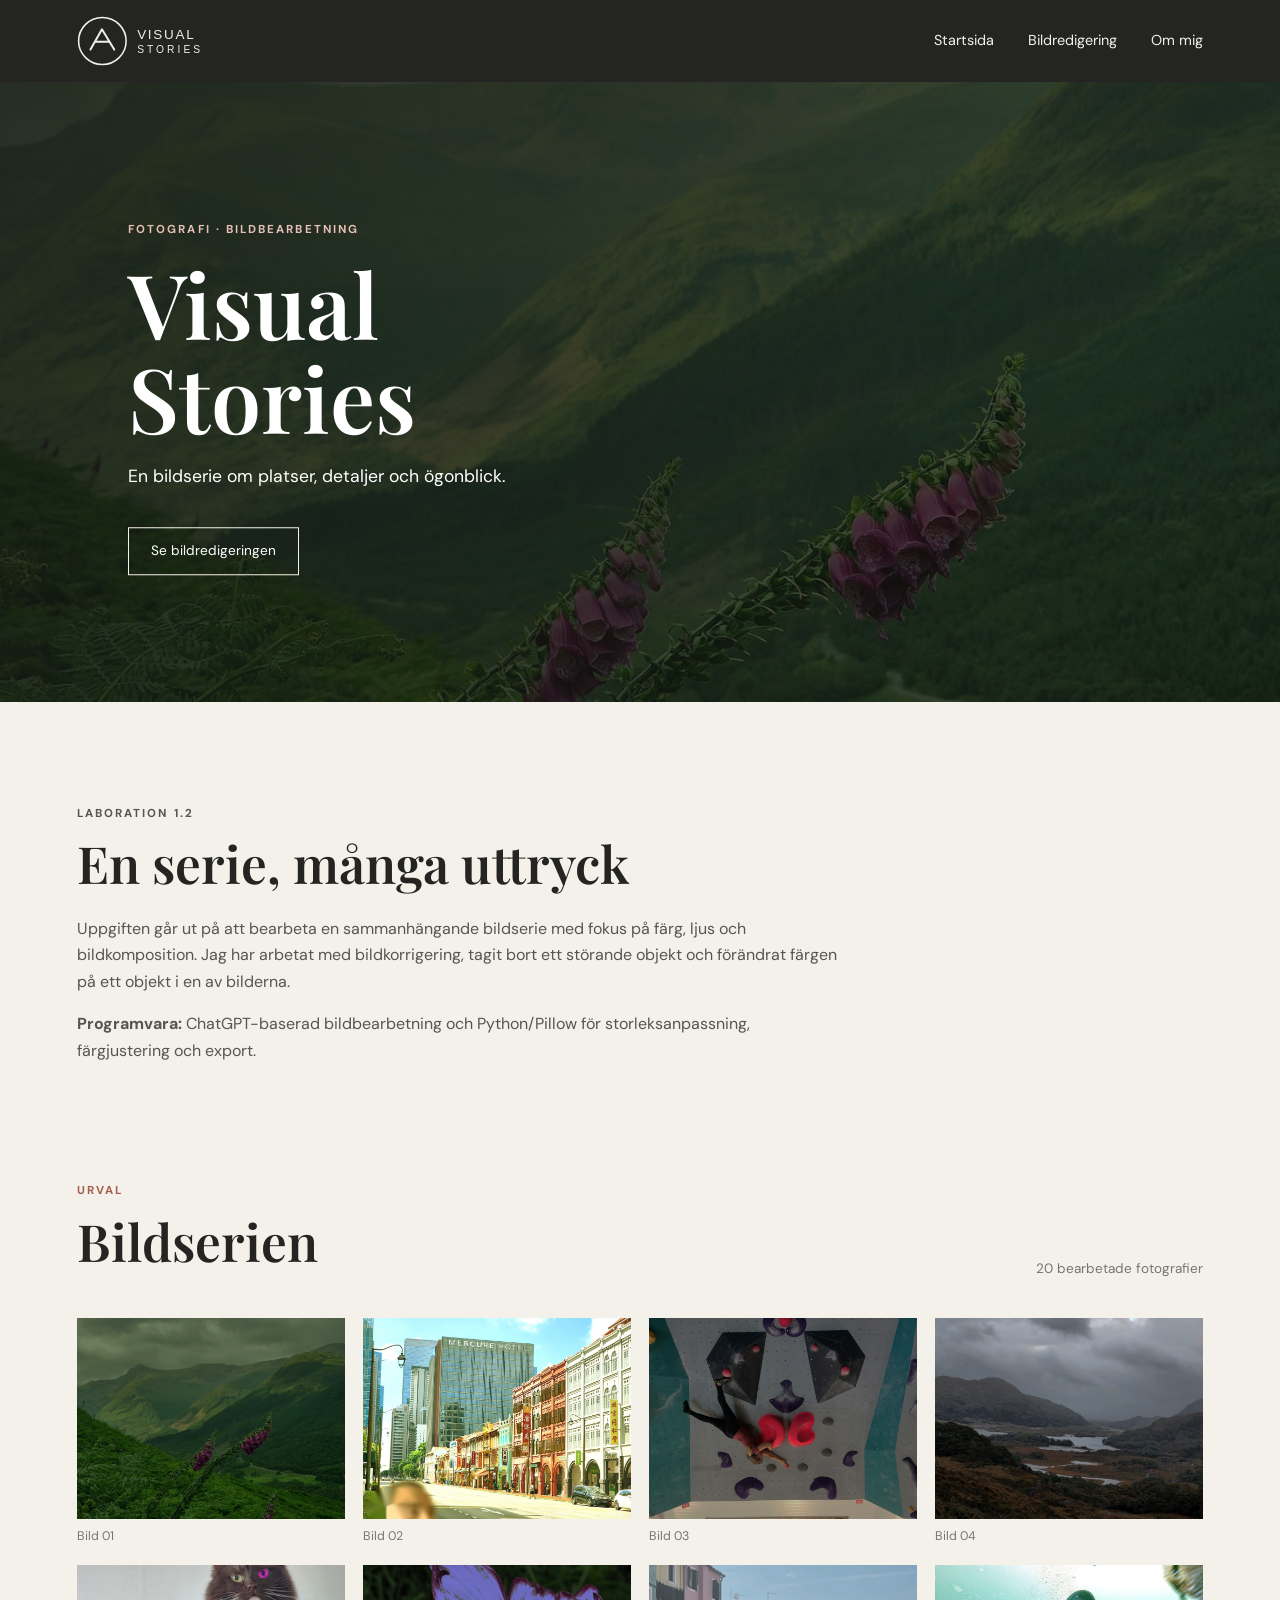
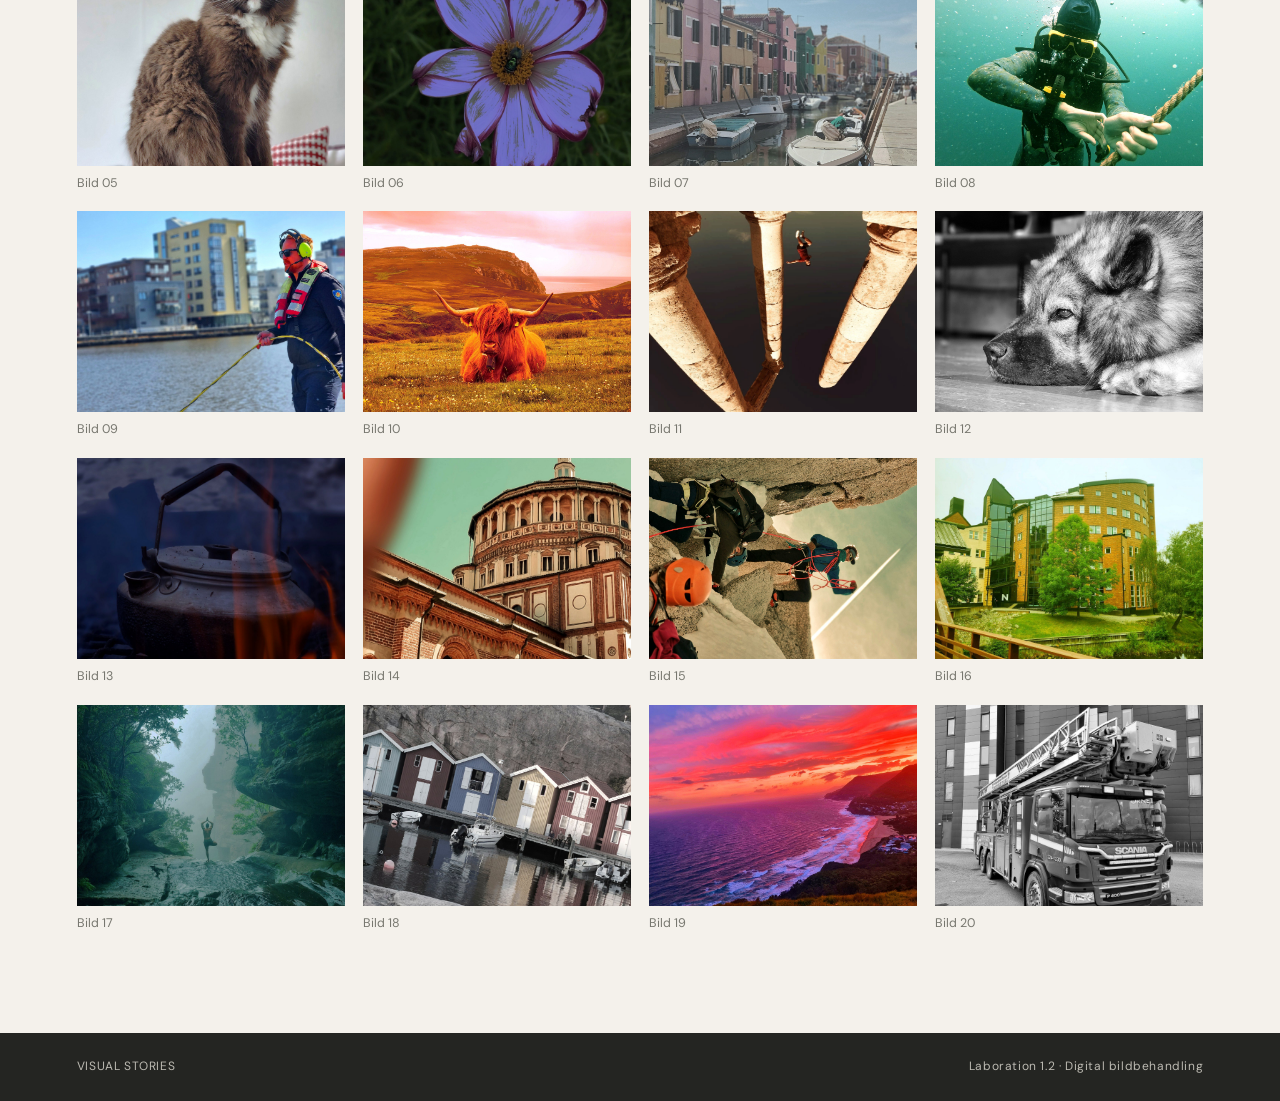
==== index.html @ 0bfef6f8 "Add files via upload" ====
<!doctype html><html lang="sv"><head><title>Visual Stories – Startsida</title><meta charset="utf-8"><meta name="viewport" content="width=device-width, initial-scale=1">
<link rel="icon" href="assets/favicon.ico" sizes="16x16"><link rel="icon" href="assets/favicon.png" sizes="32x32">
<link rel="stylesheet" href="style.css"></head><body><header class="site-header"><a class="brand" href="index.html"><img src="assets/logo.svg" alt="Visual Stories"></a>
<button class="menu-toggle" aria-label="Öppna meny" aria-expanded="false">☰</button>
<nav><a href="index.html">Startsida</a><a href="redigering.html">Bildredigering</a><a href="om-mig.html">Om mig</a></nav></header>
<section class="hero"><img src="assets/header.png" alt="Landskap med gröna berg"><div class="hero-copy"><p class="eyebrow">FOTOGRAFI · BILDBEARBETNING</p><h1>Visual Stories</h1><p>En bildserie om platser, detaljer och ögonblick.</p><a class="button" href="redigering.html">Se bildredigeringen</a></div></section>
<main><section class="intro"><p class="eyebrow">LABORATION 1.2</p><h2>En serie, många uttryck</h2><p>Uppgiften går ut på att bearbeta en sammanhängande bildserie med fokus på färg, ljus och bildkomposition. Jag har arbetat med bildkorrigering, tagit bort ett störande objekt och förändrat färgen på ett objekt i en av bilderna.</p><p><strong>Programvara:</strong> ChatGPT-baserad bildbearbetning och Python/Pillow för storleksanpassning, färgjustering och export.</p></section>
<section class="gallery"><div class="section-heading"><div><p class="eyebrow">URVAL</p><h2>Bildserien</h2></div><p>20 bearbetade fotografier</p></div><div class="image-grid"><figure><img loading="lazy" src="assets/images/bildserie001.jpeg" alt="Bild 1 ur bildserien"><figcaption>Bild 01</figcaption></figure>
<figure><img loading="lazy" src="assets/images/bildserie002.jpeg" alt="Bild 2 ur bildserien"><figcaption>Bild 02</figcaption></figure>
<figure><img loading="lazy" src="assets/images/bildserie003.jpeg" alt="Bild 3 ur bildserien"><figcaption>Bild 03</figcaption></figure>
<figure><img loading="lazy" src="assets/images/bildserie004.jpeg" alt="Bild 4 ur bildserien"><figcaption>Bild 04</figcaption></figure>
<figure><img loading="lazy" src="assets/images/bildserie005.jpeg" alt="Bild 5 ur bildserien"><figcaption>Bild 05</figcaption></figure>
<figure><img loading="lazy" src="assets/images/bildserie006.jpeg" alt="Bild 6 ur bildserien"><figcaption>Bild 06</figcaption></figure>
<figure><img loading="lazy" src="assets/images/bildserie007.jpeg" alt="Bild 7 ur bildserien"><figcaption>Bild 07</figcaption></figure>
<figure><img loading="lazy" src="assets/images/bildserie008.jpeg" alt="Bild 8 ur bildserien"><figcaption>Bild 08</figcaption></figure>
<figure><img loading="lazy" src="assets/images/bildserie009.jpeg" alt="Bild 9 ur bildserien"><figcaption>Bild 09</figcaption></figure>
<figure><img loading="lazy" src="assets/images/bildserie010.jpeg" alt="Bild 10 ur bildserien"><figcaption>Bild 10</figcaption></figure>
<figure><img loading="lazy" src="assets/images/bildserie011.jpeg" alt="Bild 11 ur bildserien"><figcaption>Bild 11</figcaption></figure>
<figure><img loading="lazy" src="assets/images/bildserie012.jpeg" alt="Bild 12 ur bildserien"><figcaption>Bild 12</figcaption></figure>
<figure><img loading="lazy" src="assets/images/bildserie013.jpeg" alt="Bild 13 ur bildserien"><figcaption>Bild 13</figcaption></figure>
<figure><img loading="lazy" src="assets/images/bildserie014.jpeg" alt="Bild 14 ur bildserien"><figcaption>Bild 14</figcaption></figure>
<figure><img loading="lazy" src="assets/images/bildserie015.jpeg" alt="Bild 15 ur bildserien"><figcaption>Bild 15</figcaption></figure>
<figure><img loading="lazy" src="assets/images/bildserie016.jpeg" alt="Bild 16 ur bildserien"><figcaption>Bild 16</figcaption></figure>
<figure><img loading="lazy" src="assets/images/bildserie017.jpeg" alt="Bild 17 ur bildserien"><figcaption>Bild 17</figcaption></figure>
<figure><img loading="lazy" src="assets/images/bildserie018.jpeg" alt="Bild 18 ur bildserien"><figcaption>Bild 18</figcaption></figure>
<figure><img loading="lazy" src="assets/images/bildserie019.jpeg" alt="Bild 19 ur bildserien"><figcaption>Bild 19</figcaption></figure>
<figure><img loading="lazy" src="assets/images/bildserie020.jpeg" alt="Bild 20 ur bildserien"><figcaption>Bild 20</figcaption></figure></div></section></main>
<footer><span>VISUAL STORIES</span><span>Laboration 1.2 · Digital bildbehandling</span></footer><script src="script.js"></script></body></html>
---- style.css ----
@import url('https://fonts.googleapis.com/css2?family=DM+Sans:wght@400;500;600;700&family=Playfair+Display:wght@500;600&display=swap');
:root{--ink:#242522;--paper:#f4f1eb;--muted:#77776f;--line:#d9d4ca;--accent:#a35f4c}
*{box-sizing:border-box}html{scroll-behavior:smooth}body{margin:0;background:var(--paper);color:var(--ink);font-family:'DM Sans',Arial,sans-serif;line-height:1.65}
.site-header{height:82px;padding:0 6vw;display:flex;align-items:center;justify-content:space-between;background:#242522;position:relative;z-index:5}
.brand img{width:190px;display:block}nav{display:flex;gap:34px}nav a{color:#f4f1eb;text-decoration:none;font-size:.9rem}nav a:hover{color:#d9a28e}.menu-toggle{display:none;background:none;border:0;color:white;font-size:1.6rem}
.hero{height:min(620px,72vw);min-height:420px;position:relative;overflow:hidden;background:#343a32}.hero>img{width:100%;height:100%;object-fit:cover;opacity:.75}.hero:after{content:'';position:absolute;inset:0;background:linear-gradient(90deg,rgba(20,24,20,.55),transparent 80%)}.hero-copy{position:absolute;z-index:1;left:10%;top:50%;transform:translateY(-50%);color:white;max-width:540px}.hero h1,.page-intro h1,.about-copy h1{font:600 clamp(3rem,7vw,6rem)/1.05 'Playfair Display',Georgia,serif;margin:.2em 0}.hero-copy p:not(.eyebrow){font-size:1.1rem}.eyebrow{font-size:.72rem;letter-spacing:.18em;font-weight:700;color:var(--accent);text-transform:uppercase}.hero .eyebrow{color:#e4c1b2}.button{display:inline-block;margin-top:18px;padding:12px 22px;border:1px solid #f4f1eb;color:white;text-decoration:none;font-size:.85rem}.button:hover{background:white;color:var(--ink)}
main{max-width:1320px;margin:auto;padding:0 6vw}.intro{max-width:760px;padding:90px 0 70px}.intro h2,.section-heading h2,.edit-text h2{font:600 clamp(2rem,4vw,3.2rem)/1.15 'Playfair Display',Georgia,serif;margin:.2em 0 .45em}.intro p{color:#55564f}.section-heading{display:flex;justify-content:space-between;align-items:end;margin-bottom:24px}.section-heading>p{color:var(--muted);font-size:.85rem}.gallery{padding:20px 0 100px}.image-grid{display:grid;grid-template-columns:repeat(4,1fr);gap:18px}.image-grid figure,.compare figure{margin:0}.image-grid img{width:100%;aspect-ratio:4/3;object-fit:cover;display:block;transition:transform .3s}.image-grid figure{overflow:hidden}.image-grid figure:hover img{transform:scale(1.035)}figcaption{font-size:.78rem;color:var(--muted);padding-top:7px}
.page-main{padding-top:70px;padding-bottom:90px}.page-intro{max-width:760px;margin-bottom:60px}.page-intro h1,.about-copy h1{font-size:clamp(3rem,6vw,5rem)}.page-intro p:not(.eyebrow){color:#55564f}.edit-item{display:grid;grid-template-columns:.8fr 1.5fr;gap:5vw;padding:42px 0 55px;border-top:1px solid var(--line);align-items:center}.edit-text h2{font-size:2.3rem}.edit-text p:not(.eyebrow){color:#55564f}.compare{display:grid;grid-template-columns:1fr 1fr;gap:16px}.compare img{width:100%;aspect-ratio:4/3;object-fit:cover;display:block}
.about-main{min-height:calc(100vh - 150px);display:grid;grid-template-columns:1fr 1fr;align-items:center;gap:6vw;padding-top:65px;padding-bottom:65px}.about-copy{max-width:590px}.about-copy p:not(.eyebrow){color:#55564f}.signature{font:italic 1.4rem 'Playfair Display',Georgia,serif;margin-top:32px}.portrait-wrap{display:flex;justify-content:center;align-items:end;min-height:560px;background:linear-gradient(145deg,#e8e0d5,#d4c9bb);overflow:hidden}.portrait-wrap img{width:min(100%,560px);max-height:680px;object-fit:contain;object-position:bottom}
footer{padding:24px 6vw;background:#242522;color:#bcbab2;display:flex;justify-content:space-between;font-size:.75rem;letter-spacing:.05em}
@media(max-width:850px){.image-grid{grid-template-columns:repeat(2,1fr)}.edit-item{grid-template-columns:1fr;gap:24px}.about-main{grid-template-columns:1fr;gap:28px}.portrait-wrap{min-height:420px}.portrait-wrap img{max-height:560px}}
@media(max-width:600px){.site-header{height:70px;padding:0 5vw}.brand img{width:160px}.menu-toggle{display:block}nav{display:none;position:absolute;top:70px;left:0;right:0;background:#242522;padding:18px 6vw 24px;flex-direction:column;gap:14px}nav.open{display:flex}.hero{height:590px;min-height:0}.hero-copy{left:7%;right:7%}.hero h1{font-size:3.5rem}main{padding:0 5vw}.intro{padding:65px 0 50px}.section-heading{display:block}.image-grid{gap:12px}.page-main{padding-top:50px}.compare{gap:10px}.about-main{padding:45px 5vw}.portrait-wrap{min-height:360px}footer{padding:20px 5vw;display:block}footer span{display:block;margin:3px 0}}
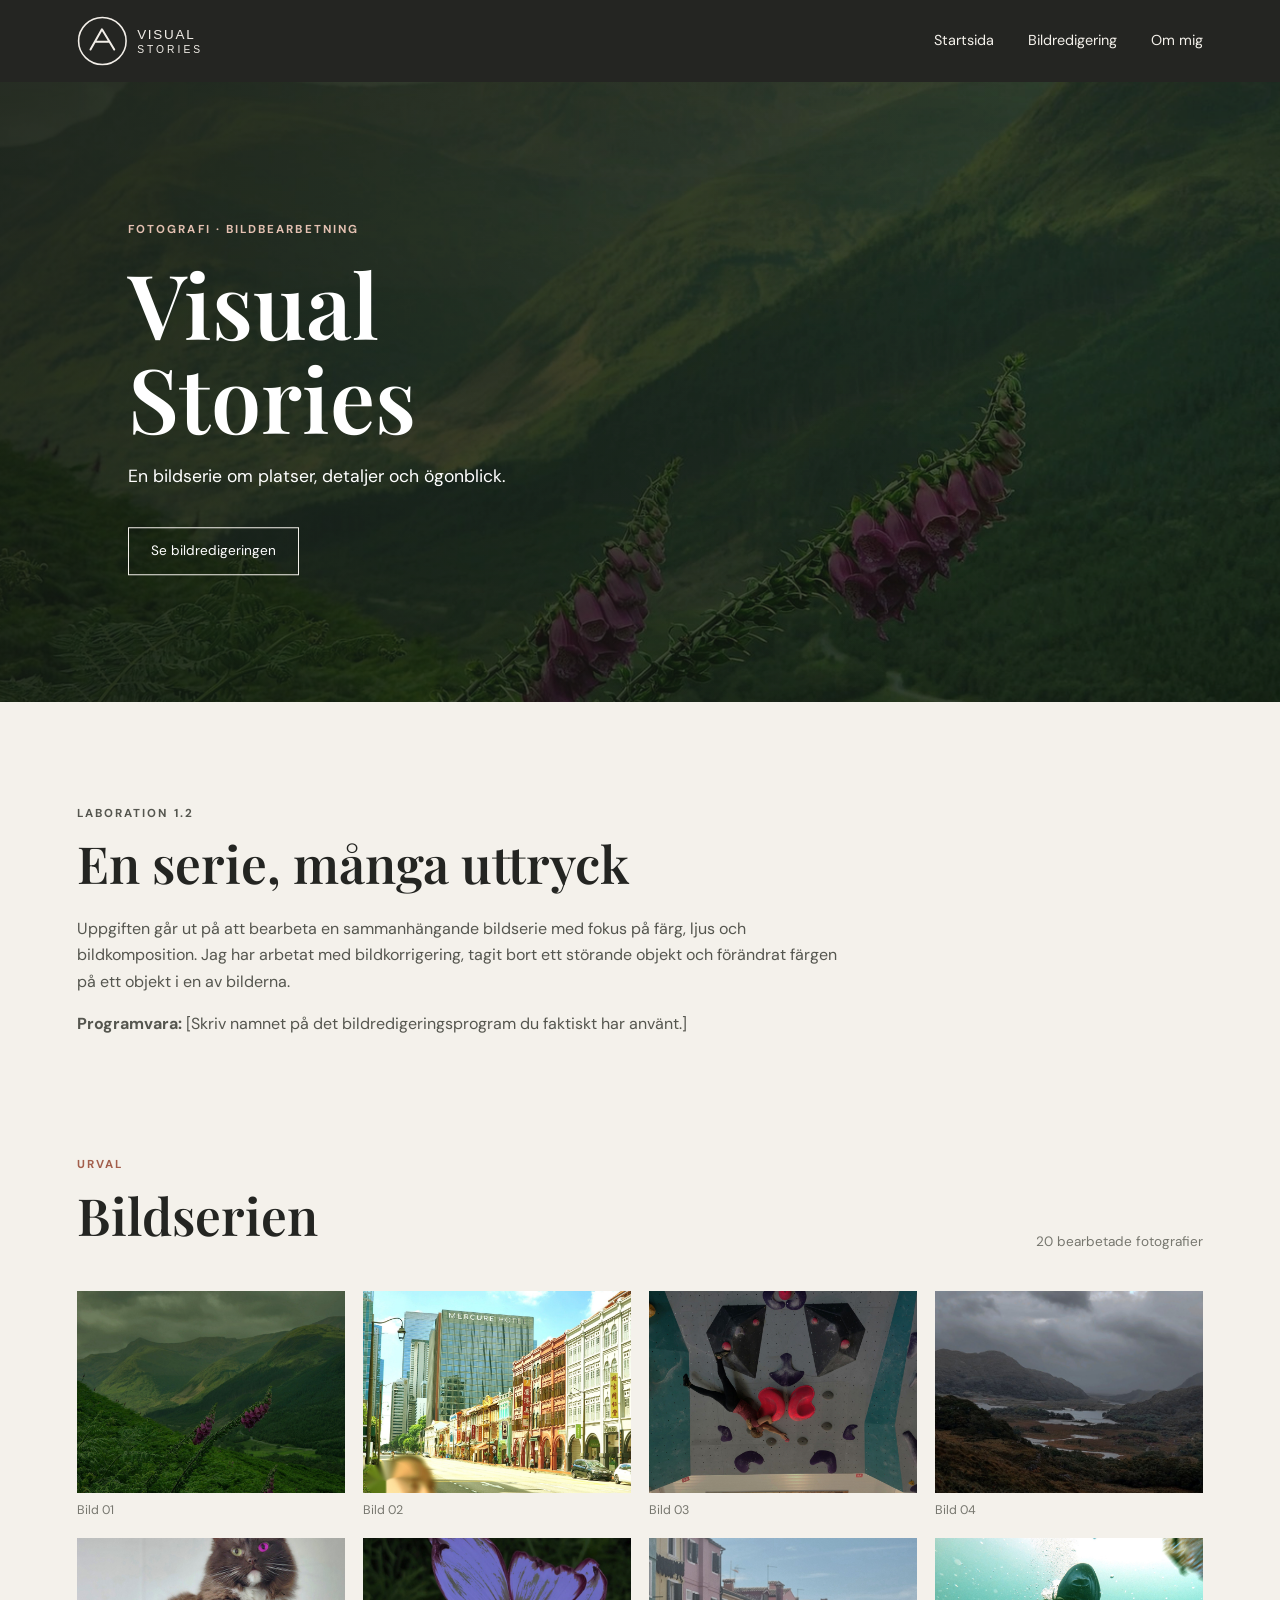
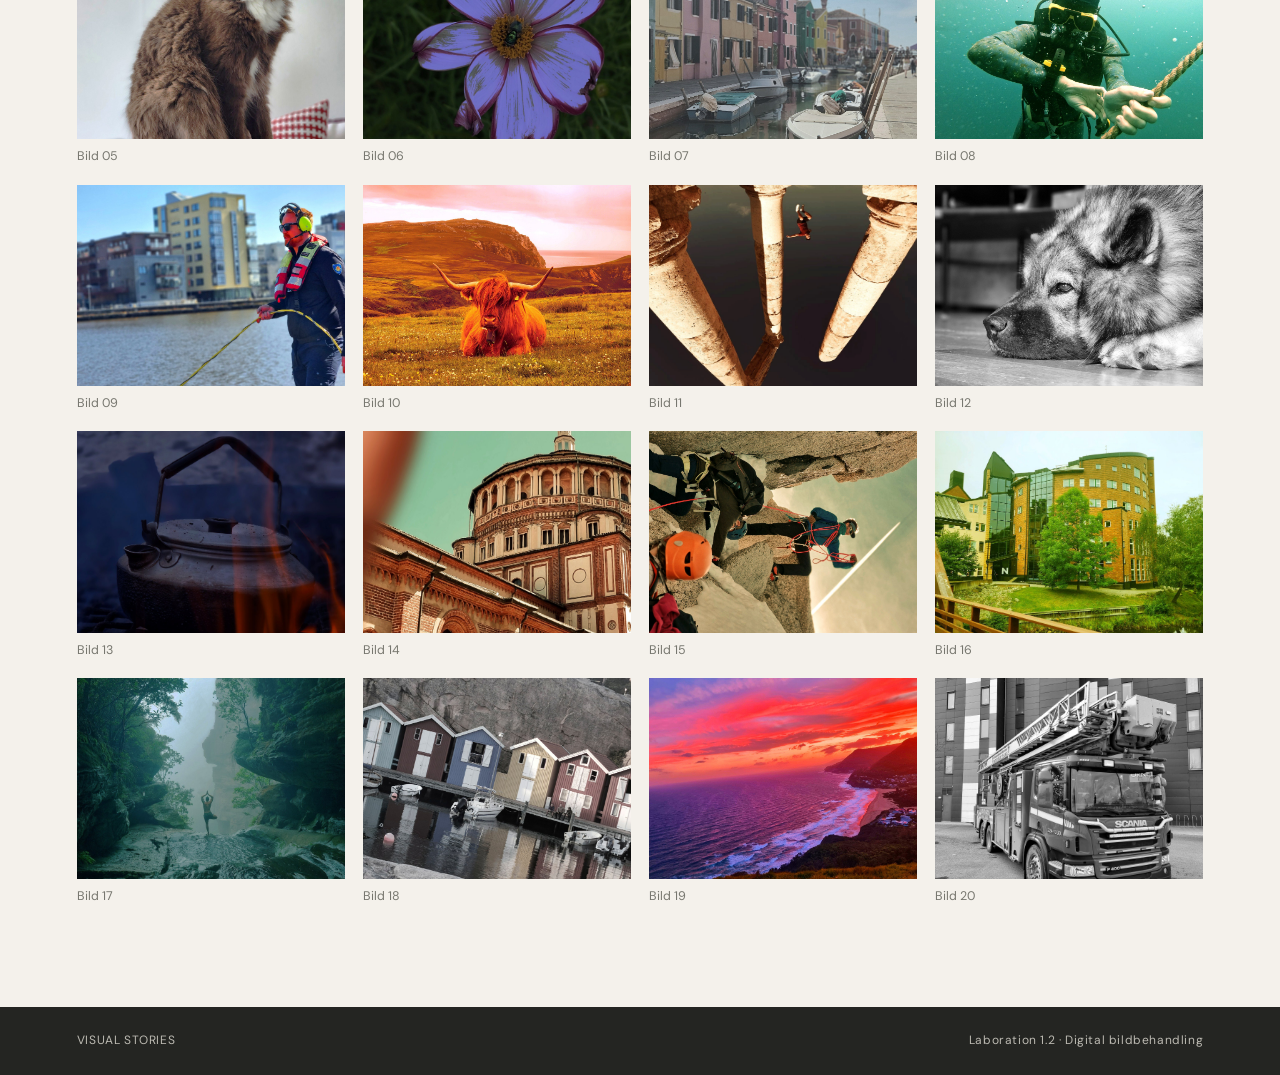
==== commit 7ca45c1a: "Add files via upload" ====
--- a/index.html
+++ b/index.html
@@ -4,7 +4,7 @@
 <button class="menu-toggle" aria-label="Öppna meny" aria-expanded="false">☰</button>
 <nav><a href="index.html">Startsida</a><a href="redigering.html">Bildredigering</a><a href="om-mig.html">Om mig</a></nav></header>
 <section class="hero"><img src="assets/header.png" alt="Landskap med gröna berg"><div class="hero-copy"><p class="eyebrow">FOTOGRAFI · BILDBEARBETNING</p><h1>Visual Stories</h1><p>En bildserie om platser, detaljer och ögonblick.</p><a class="button" href="redigering.html">Se bildredigeringen</a></div></section>
-<main><section class="intro"><p class="eyebrow">LABORATION 1.2</p><h2>En serie, många uttryck</h2><p>Uppgiften går ut på att bearbeta en sammanhängande bildserie med fokus på färg, ljus och bildkomposition. Jag har arbetat med bildkorrigering, tagit bort ett störande objekt och förändrat färgen på ett objekt i en av bilderna.</p><p><strong>Programvara:</strong> ChatGPT-baserad bildbearbetning och Python/Pillow för storleksanpassning, färgjustering och export.</p></section>
+<main><section class="intro"><p class="eyebrow">LABORATION 1.2</p><h2>En serie, många uttryck</h2><p>Uppgiften går ut på att bearbeta en sammanhängande bildserie med fokus på färg, ljus och bildkomposition. Jag har arbetat med bildkorrigering, tagit bort ett störande objekt och förändrat färgen på ett objekt i en av bilderna.</p><p><strong>Programvara:</strong> [Skriv namnet på det bildredigeringsprogram du faktiskt har använt.]</p></section>
 <section class="gallery"><div class="section-heading"><div><p class="eyebrow">URVAL</p><h2>Bildserien</h2></div><p>20 bearbetade fotografier</p></div><div class="image-grid"><figure><img loading="lazy" src="assets/images/bildserie001.jpeg" alt="Bild 1 ur bildserien"><figcaption>Bild 01</figcaption></figure>
 <figure><img loading="lazy" src="assets/images/bildserie002.jpeg" alt="Bild 2 ur bildserien"><figcaption>Bild 02</figcaption></figure>
 <figure><img loading="lazy" src="assets/images/bildserie003.jpeg" alt="Bild 3 ur bildserien"><figcaption>Bild 03</figcaption></figure>
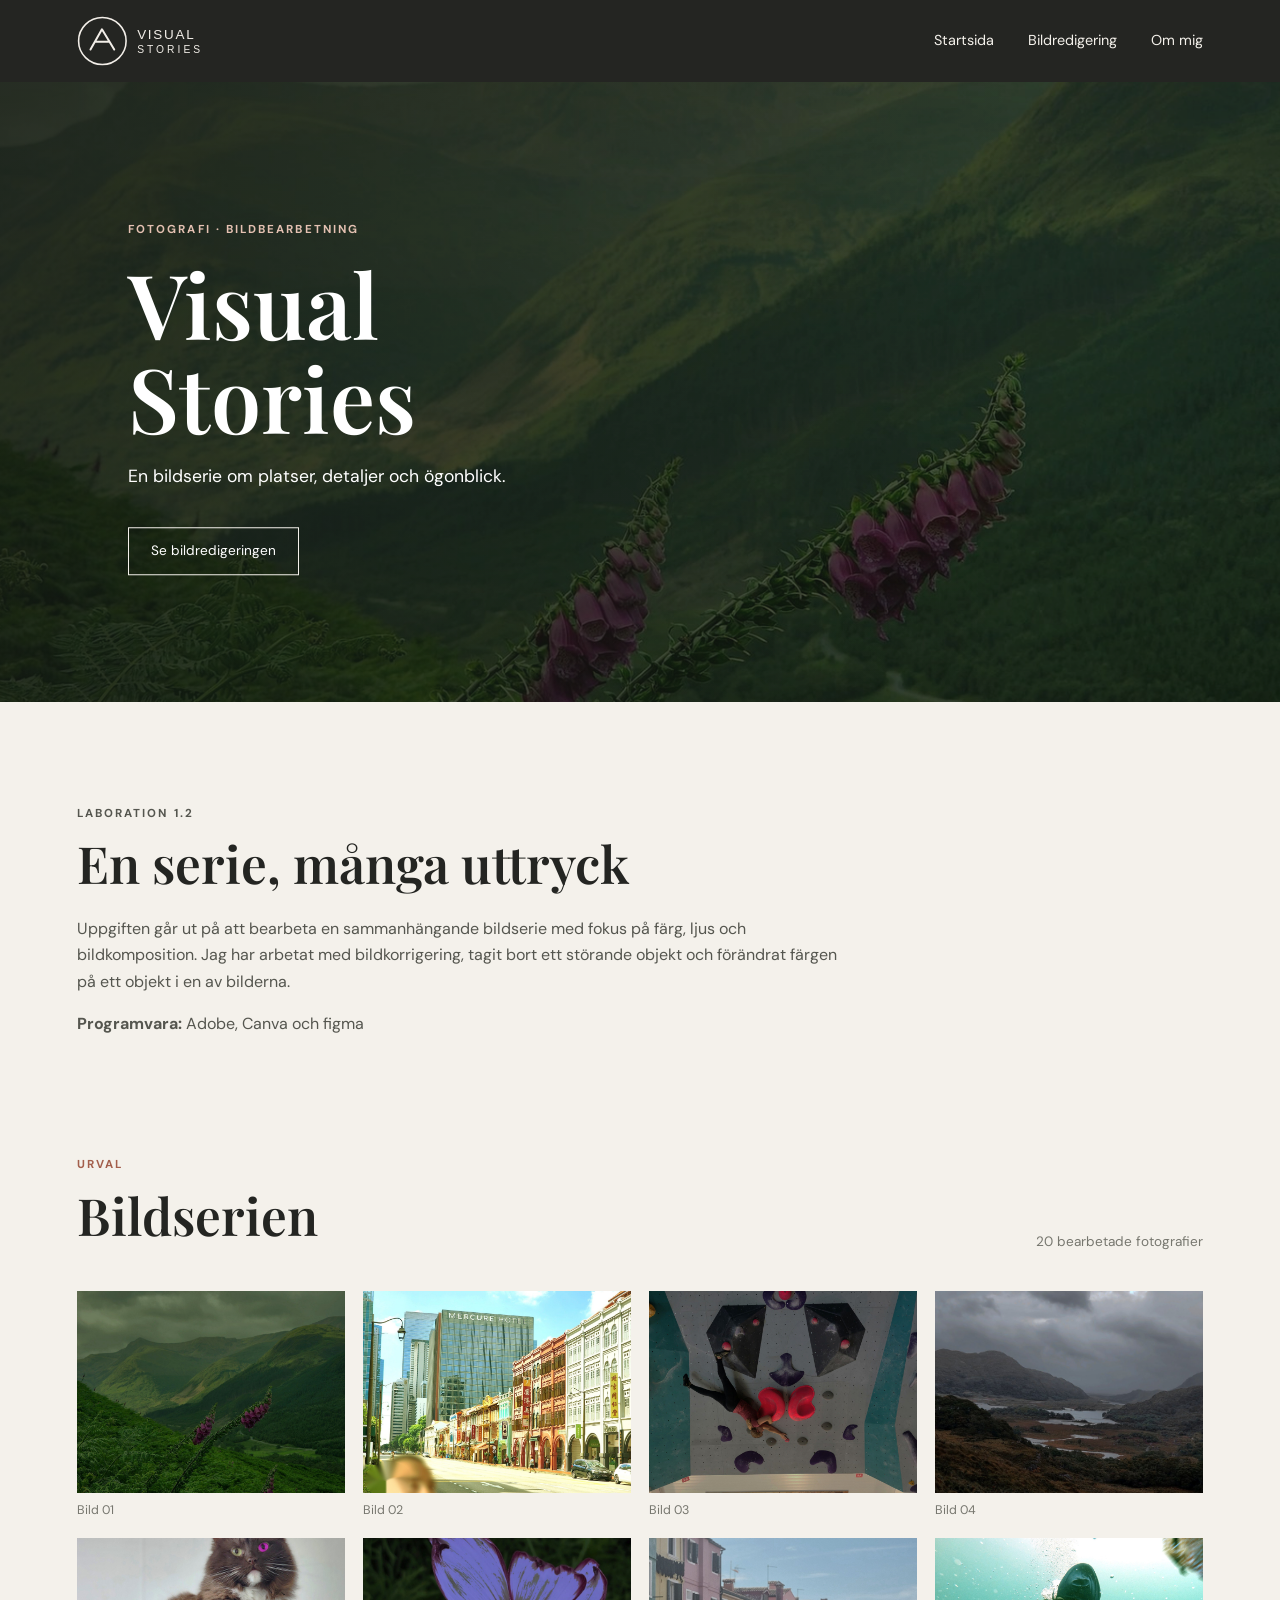
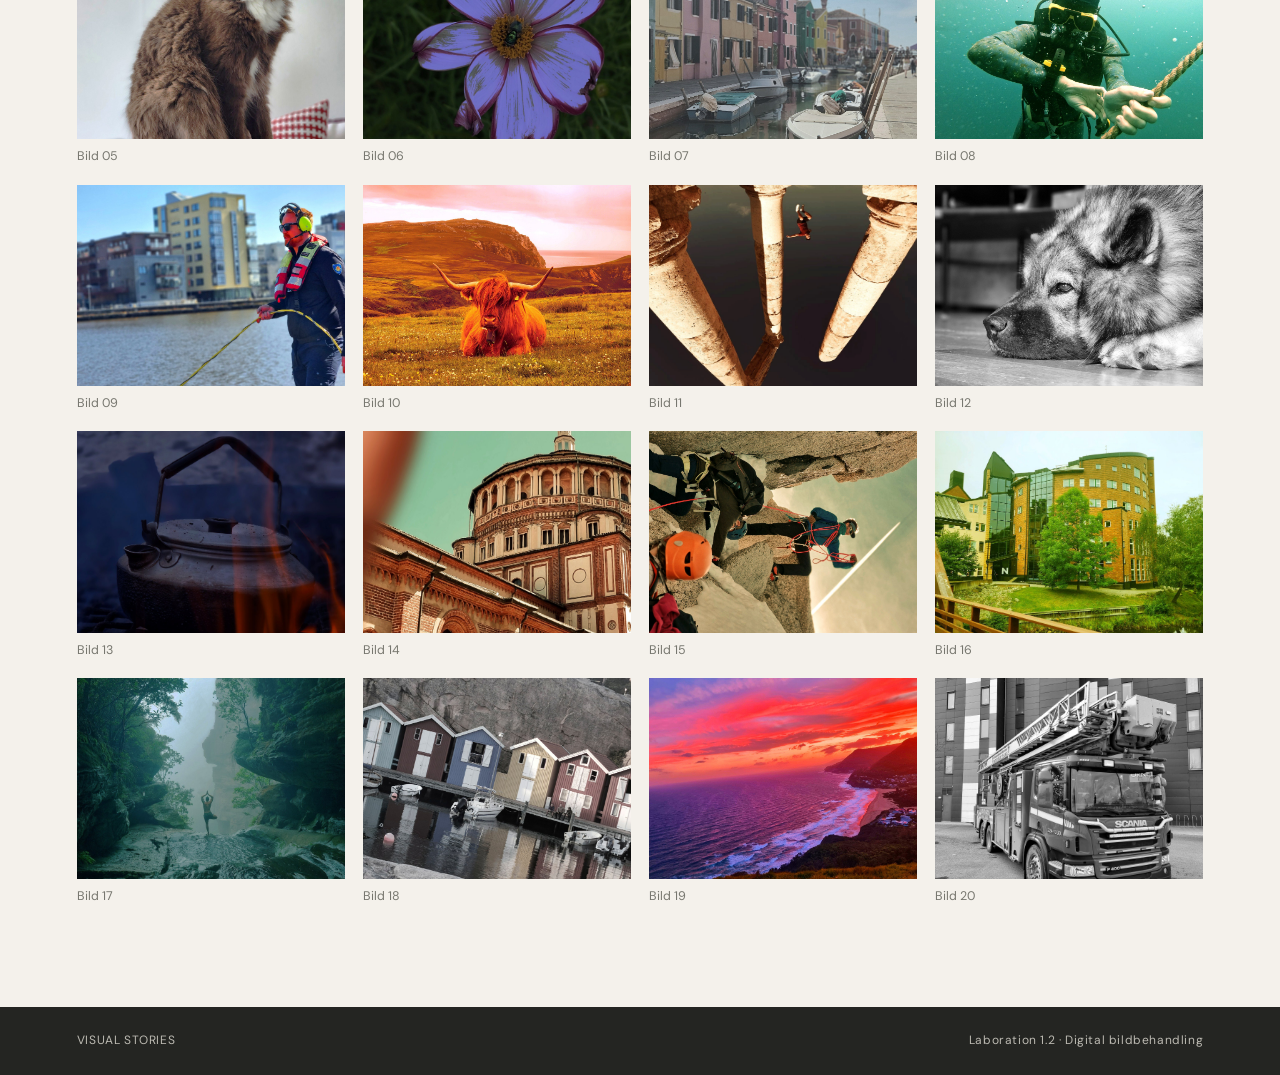
==== commit 460c8e62: "Revise software list in introduction section Updated software used for image editing in the introduc" ====
--- a/index.html
+++ b/index.html
@@ -4,7 +4,7 @@
 <button class="menu-toggle" aria-label="Öppna meny" aria-expanded="false">☰</button>
 <nav><a href="index.html">Startsida</a><a href="redigering.html">Bildredigering</a><a href="om-mig.html">Om mig</a></nav></header>
 <section class="hero"><img src="assets/header.png" alt="Landskap med gröna berg"><div class="hero-copy"><p class="eyebrow">FOTOGRAFI · BILDBEARBETNING</p><h1>Visual Stories</h1><p>En bildserie om platser, detaljer och ögonblick.</p><a class="button" href="redigering.html">Se bildredigeringen</a></div></section>
-<main><section class="intro"><p class="eyebrow">LABORATION 1.2</p><h2>En serie, många uttryck</h2><p>Uppgiften går ut på att bearbeta en sammanhängande bildserie med fokus på färg, ljus och bildkomposition. Jag har arbetat med bildkorrigering, tagit bort ett störande objekt och förändrat färgen på ett objekt i en av bilderna.</p><p><strong>Programvara:</strong> [Skriv namnet på det bildredigeringsprogram du faktiskt har använt.]</p></section>
+<main><section class="intro"><p class="eyebrow">LABORATION 1.2</p><h2>En serie, många uttryck</h2><p>Uppgiften går ut på att bearbeta en sammanhängande bildserie med fokus på färg, ljus och bildkomposition. Jag har arbetat med bildkorrigering, tagit bort ett störande objekt och förändrat färgen på ett objekt i en av bilderna.</p><p><strong>Programvara:</strong> Adobe, Canva och figma </p></section>
 <section class="gallery"><div class="section-heading"><div><p class="eyebrow">URVAL</p><h2>Bildserien</h2></div><p>20 bearbetade fotografier</p></div><div class="image-grid"><figure><img loading="lazy" src="assets/images/bildserie001.jpeg" alt="Bild 1 ur bildserien"><figcaption>Bild 01</figcaption></figure>
 <figure><img loading="lazy" src="assets/images/bildserie002.jpeg" alt="Bild 2 ur bildserien"><figcaption>Bild 02</figcaption></figure>
 <figure><img loading="lazy" src="assets/images/bildserie003.jpeg" alt="Bild 3 ur bildserien"><figcaption>Bild 03</figcaption></figure>
@@ -25,4 +25,4 @@
 <figure><img loading="lazy" src="assets/images/bildserie018.jpeg" alt="Bild 18 ur bildserien"><figcaption>Bild 18</figcaption></figure>
 <figure><img loading="lazy" src="assets/images/bildserie019.jpeg" alt="Bild 19 ur bildserien"><figcaption>Bild 19</figcaption></figure>
 <figure><img loading="lazy" src="assets/images/bildserie020.jpeg" alt="Bild 20 ur bildserien"><figcaption>Bild 20</figcaption></figure></div></section></main>
-<footer><span>VISUAL STORIES</span><span>Laboration 1.2 · Digital bildbehandling</span></footer><script src="script.js"></script></body></html>+<footer><span>VISUAL STORIES</span><span>Laboration 1.2 · Digital bildbehandling</span></footer><script src="script.js"></script></body></html>
